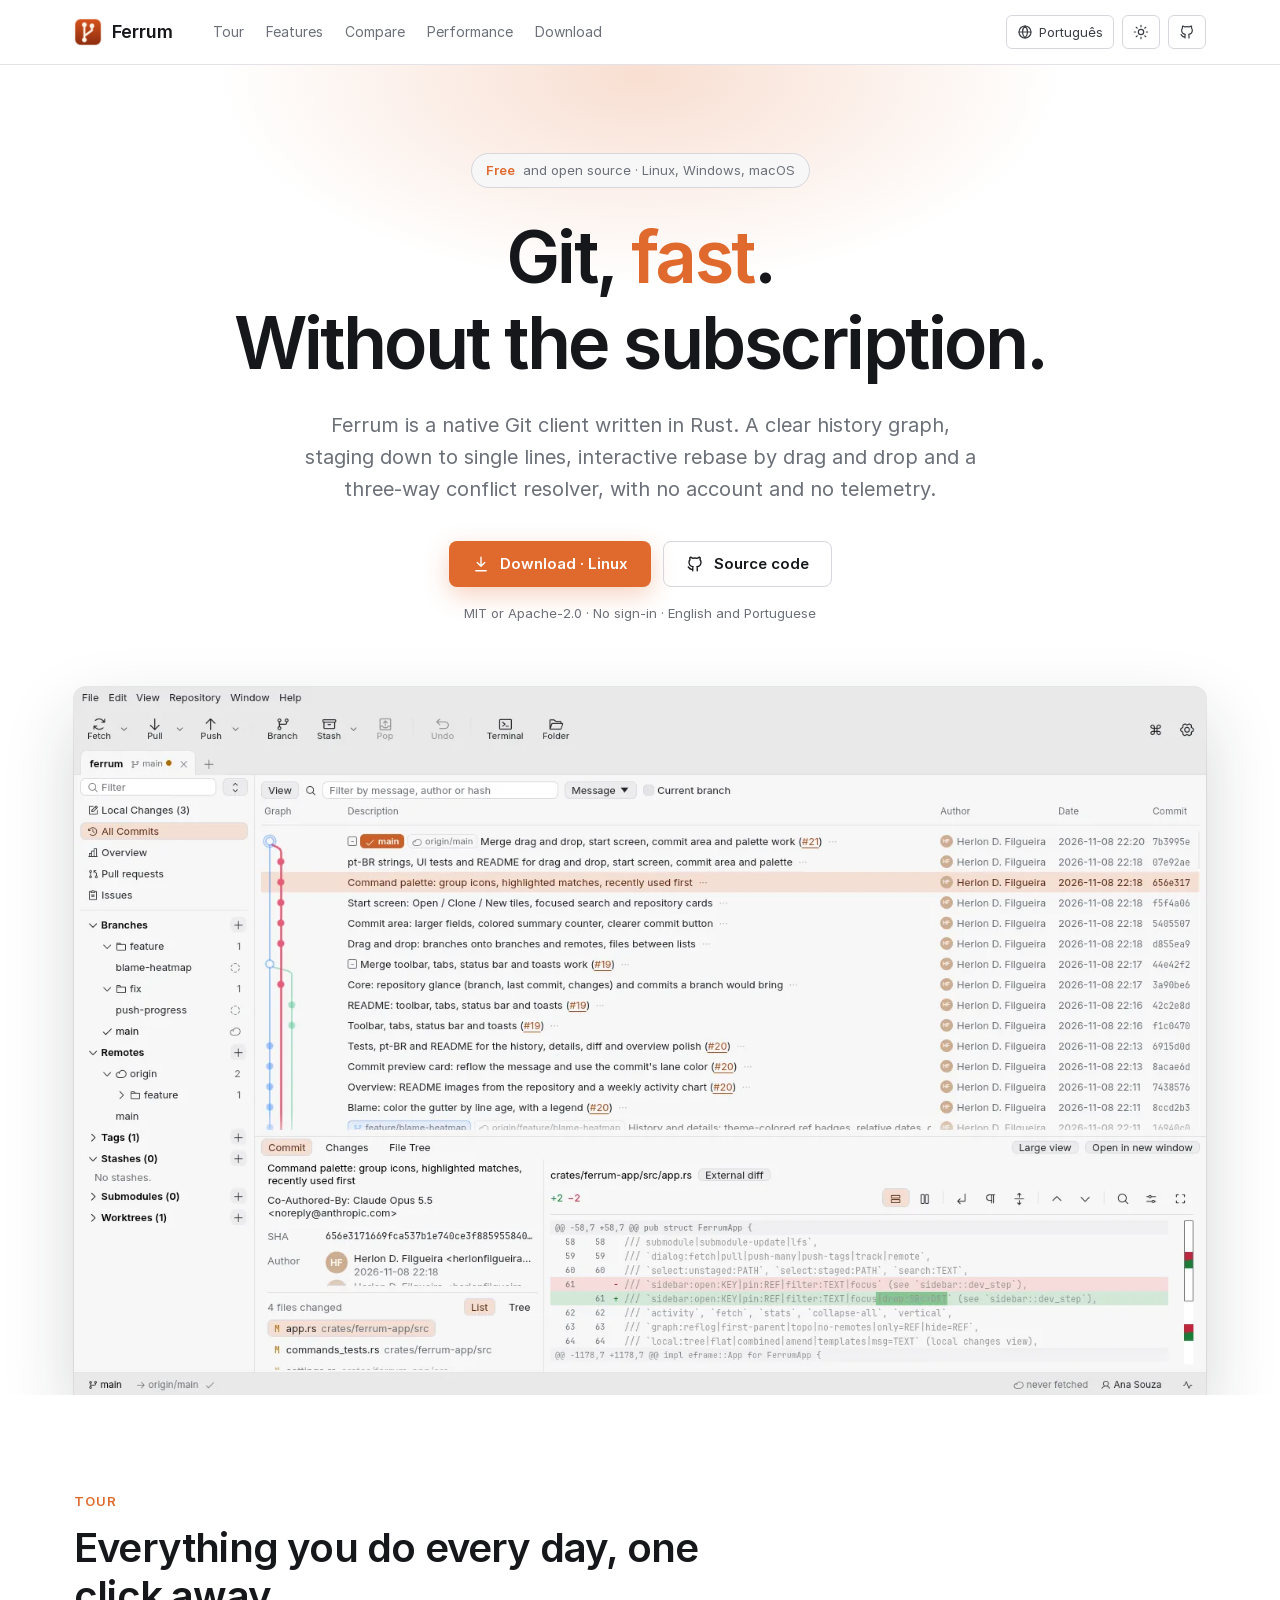
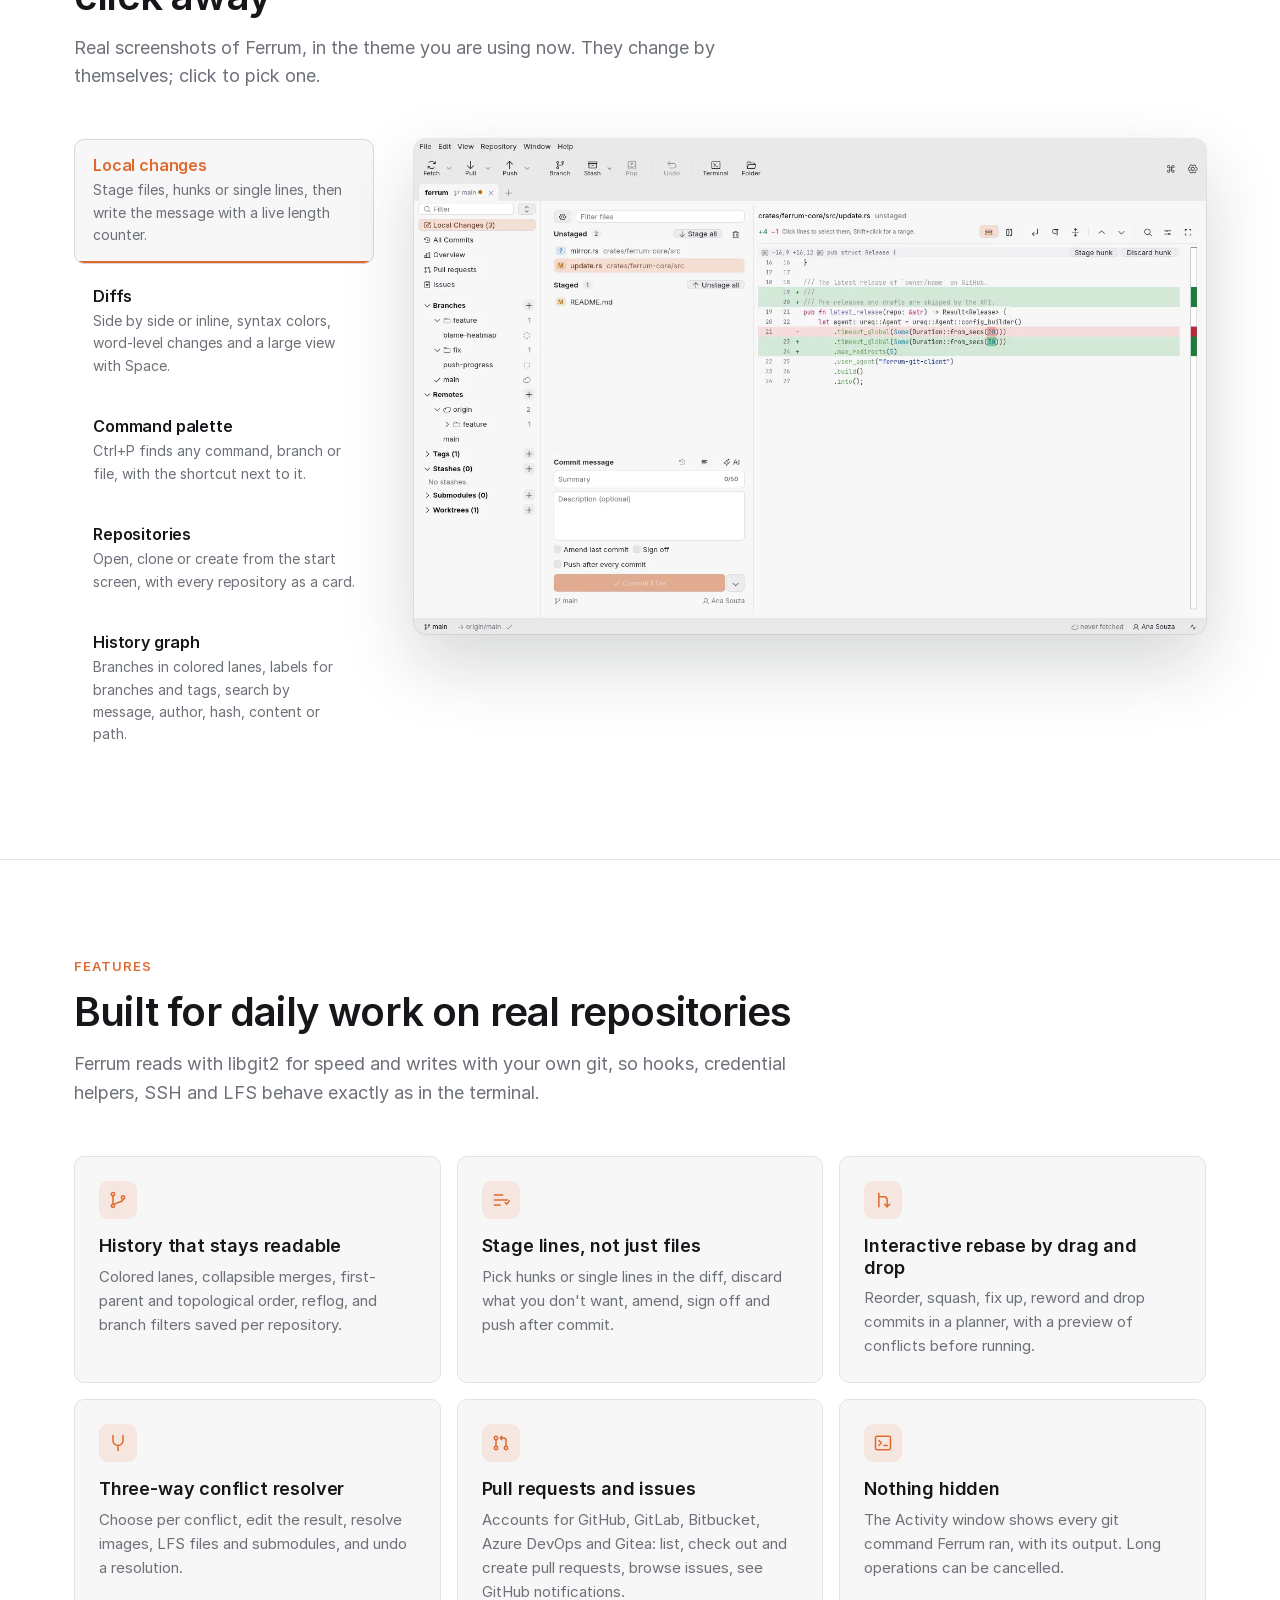
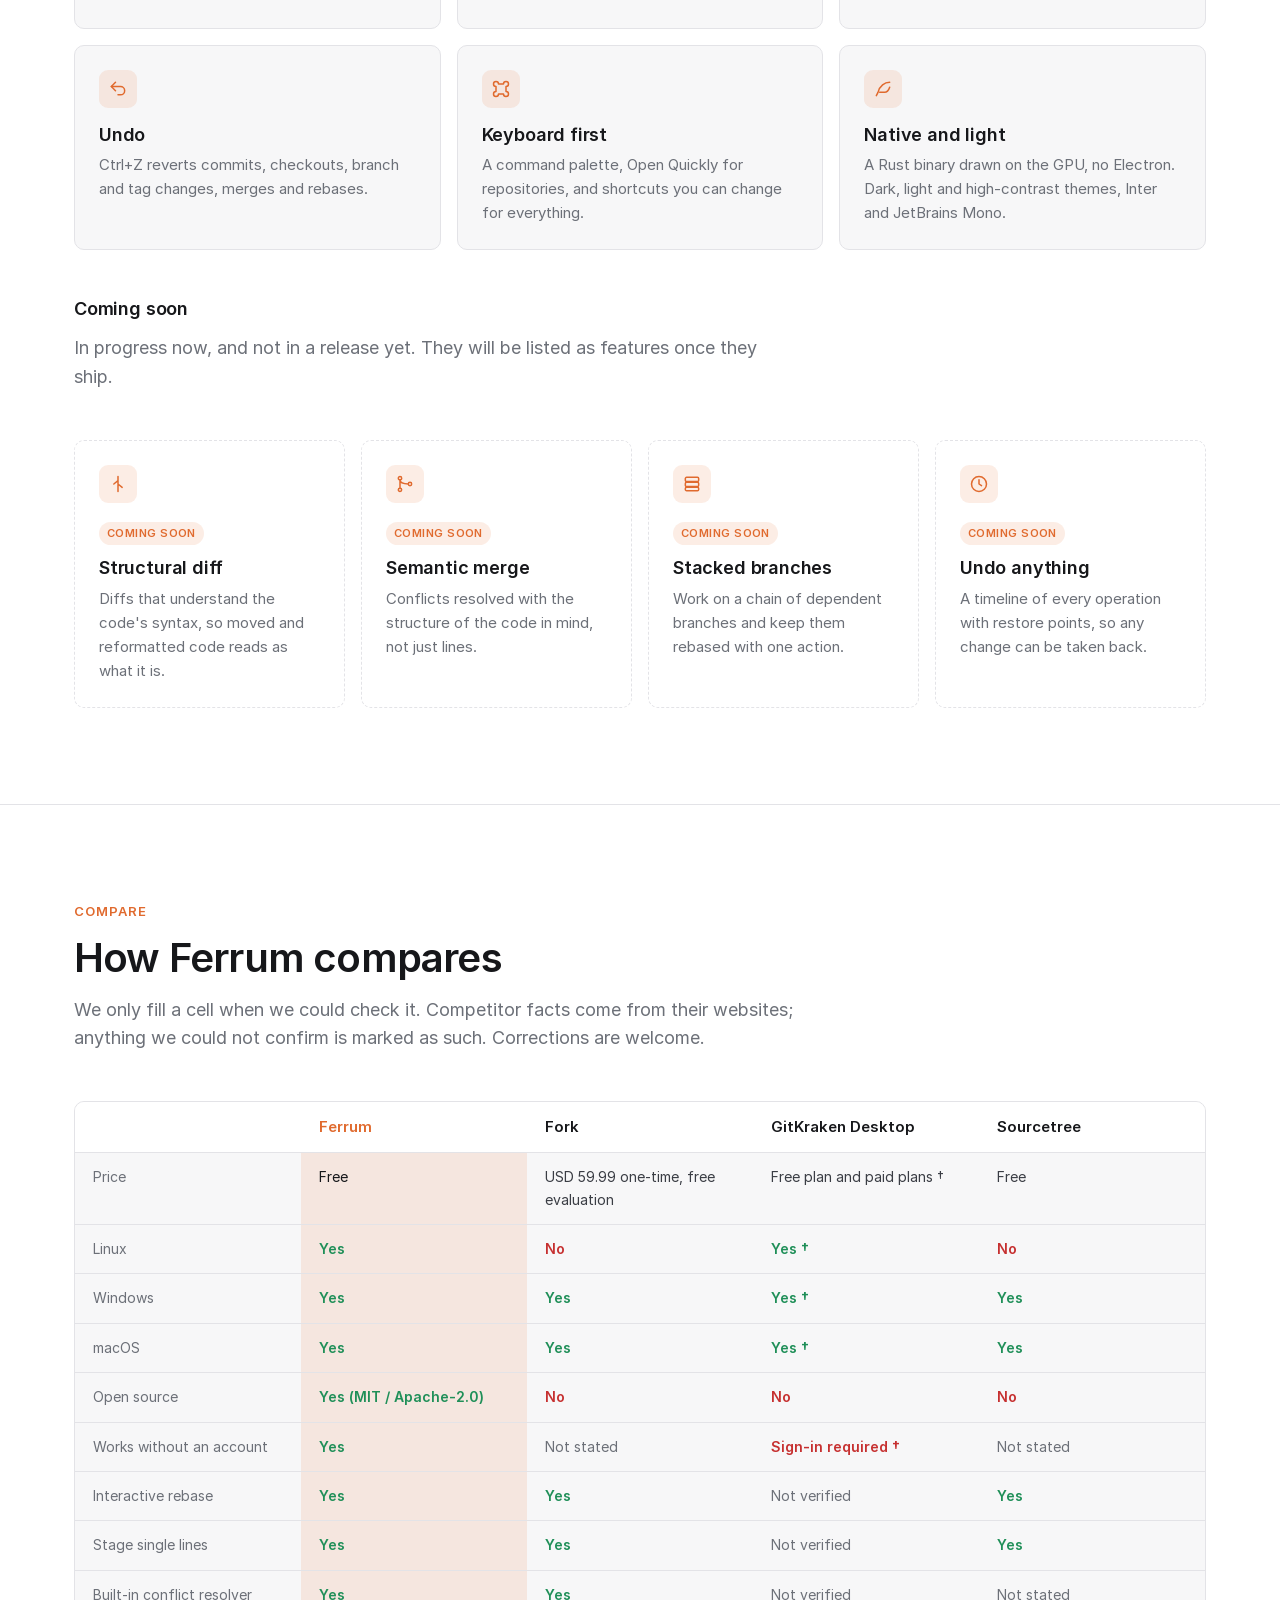
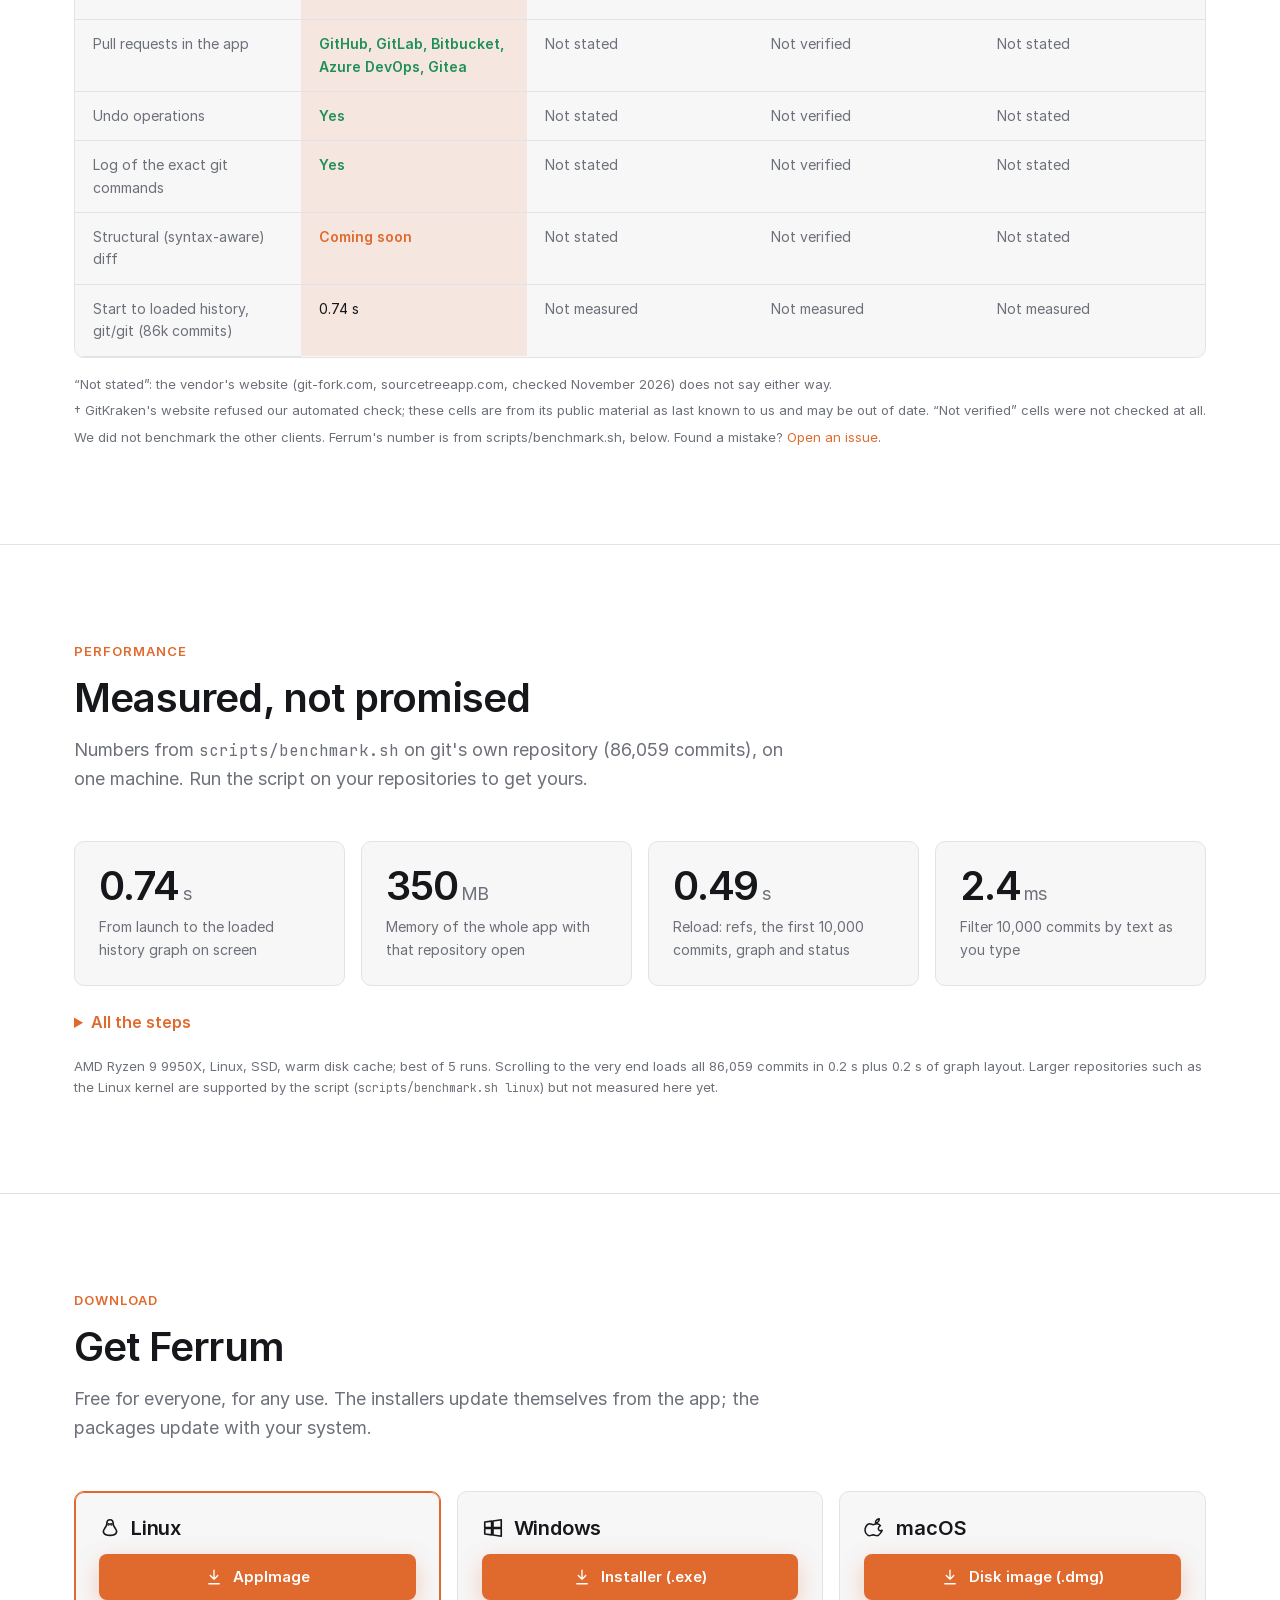
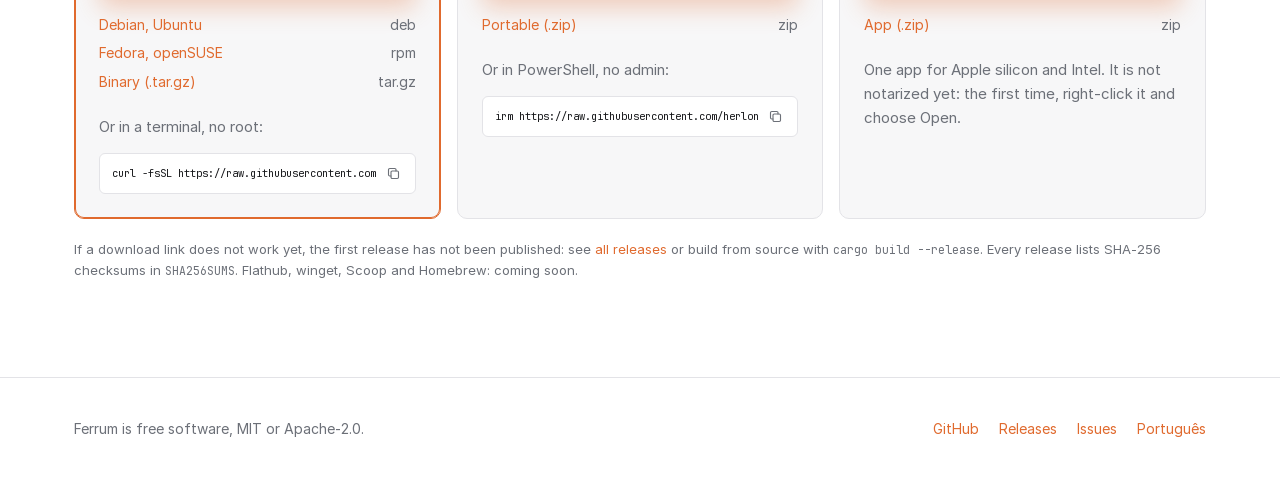
==== site/index.html @ 578c1cd5 "Website: English and pt-BR pages with real screenshots, comparison, benchmarks and downloads Static " ====
<!DOCTYPE html>
<html lang="en" data-theme="dark">
<head>
<meta charset="utf-8">
<meta name="viewport" content="width=device-width, initial-scale=1">
<title>Ferrum: a fast, free and open source Git client</title>
<meta name="description" content="Ferrum is a native Git client for Linux, Windows and macOS. History graph, line staging, interactive rebase, conflict resolution and pull requests, free and open source.">
<meta property="og:title" content="Ferrum: a fast, free and open source Git client">
<meta property="og:description" content="Ferrum is a native Git client for Linux, Windows and macOS. History graph, line staging, interactive rebase, conflict resolution and pull requests, free and open source.">
<meta property="og:image" content="https://herlondf.github.io/ferrum/assets/screenshots/history-en-dark.png">
<meta name="theme-color" content="#16171a">
<link rel="icon" type="image/png" href="assets/favicon.png">
<link rel="alternate" hreflang="en" href="https://herlondf.github.io/ferrum/">
<link rel="alternate" hreflang="pt-BR" href="https://herlondf.github.io/ferrum/pt-BR/">
<link rel="preload" href="assets/fonts/Inter-Regular.woff2" as="font" type="font/woff2" crossorigin>
<link rel="stylesheet" href="style.css">
<script>
  // Theme before first paint: ?theme=, the saved choice, else the system's.
  (function () {
    var q = location.search.match(/theme=(light|dark)/);
    var t = (q && q[1]) || localStorage.getItem("ferrum-theme") ||
      (matchMedia("(prefers-color-scheme: light)").matches ? "light" : "dark");
    document.documentElement.dataset.theme = t;
    // ?only=ID shows one section (for screenshots of the page).
    var only = location.search.match(/only=([a-z]+)/);
    if (only) document.write("<style>main>section:not(#" + only[1] + "){display:none}</style>");
  })();
</script>
</head>
<body>
<!-- Generated by site/build.py from site/template.html. Edit those, then run: python3 site/build.py -->

<header class="nav">
  <div class="wrap">
    <a class="brand" href="./"><img src="assets/ferrum-128.png" alt="" width="28" height="28">Ferrum</a>
    <nav class="nav-links">
      <a href="#tour">Tour</a>
      <a href="#features">Features</a>
      <a href="#compare">Compare</a>
      <a href="#performance">Performance</a>
      <a href="#download">Download</a>
    </nav>
    <div class="nav-tools">
      <a class="icon-btn" href="pt-BR/" hreflang="pt-BR" title="Ver em português"><svg viewBox="0 0 24 24" fill="none" stroke="currentColor" stroke-width="1.8" stroke-linecap="round" stroke-linejoin="round" aria-hidden="true"><circle cx="12" cy="12" r="9"/><path d="M3 12h18M12 3c2.5 2.6 3.8 5.6 3.8 9s-1.3 6.4-3.8 9c-2.5-2.6-3.8-5.6-3.8-9S9.5 5.6 12 3z"/></svg><span class="lang-label">Português</span></a>
      <button class="icon-btn" id="theme" type="button" title="Switch light / dark" aria-label="Switch light / dark"><span class="theme-moon"><svg viewBox="0 0 24 24" fill="none" stroke="currentColor" stroke-width="1.8" stroke-linecap="round" stroke-linejoin="round" aria-hidden="true"><path d="M20 14.5A8 8 0 0 1 9.5 4a8 8 0 1 0 10.5 10.5z"/></svg></span><span class="theme-sun"><svg viewBox="0 0 24 24" fill="none" stroke="currentColor" stroke-width="1.8" stroke-linecap="round" stroke-linejoin="round" aria-hidden="true"><circle cx="12" cy="12" r="4"/><path d="M12 2v2M12 20v2M4.9 4.9l1.4 1.4M17.7 17.7l1.4 1.4M2 12h2M20 12h2M4.9 19.1l1.4-1.4M17.7 6.3l1.4-1.4"/></svg></span></button>
      <a class="icon-btn" href="https://github.com/herlondf/ferrum" title="GitHub" aria-label="GitHub"><svg viewBox="0 0 24 24" fill="none" stroke="currentColor" stroke-width="1.8" stroke-linecap="round" stroke-linejoin="round" aria-hidden="true"><path d="M9 19c-4.3 1.4-4.3-2.5-6-3m12 5v-3.5c0-1 .1-1.4-.5-2 2.8-.3 5.5-1.4 5.5-6a4.6 4.6 0 0 0-1.3-3.2 4.2 4.2 0 0 0-.1-3.2s-1.1-.3-3.5 1.3a12.3 12.3 0 0 0-6.2 0C6.5 2.8 5.4 3.1 5.4 3.1a4.2 4.2 0 0 0-.1 3.2A4.6 4.6 0 0 0 4 9.5c0 4.6 2.7 5.7 5.5 6-.6.6-.6 1.2-.5 2V21"/></svg></a>
    </div>
  </div>
</header>

<main>
<section class="hero">
  <div class="wrap">
    <span class="badge"><b>Free</b> and open source · Linux, Windows, macOS</span>
    <h1>Git, <em>fast</em>.<br>Without the subscription.</h1>
    <p class="lead">Ferrum is a native Git client written in Rust. A clear history graph, staging down to single lines, interactive rebase by drag and drop and a three-way conflict resolver, with no account and no telemetry.</p>
    <div class="hero-actions">
      <a class="btn btn-primary" id="hero-download" href="#download"><svg viewBox="0 0 24 24" fill="none" stroke="currentColor" stroke-width="1.8" stroke-linecap="round" stroke-linejoin="round" aria-hidden="true"><path d="M12 3v12M7 10l5 5 5-5M5 21h14"/></svg><span>Download</span></a>
      <a class="btn btn-ghost" href="https://github.com/herlondf/ferrum"><svg viewBox="0 0 24 24" fill="none" stroke="currentColor" stroke-width="1.8" stroke-linecap="round" stroke-linejoin="round" aria-hidden="true"><path d="M9 19c-4.3 1.4-4.3-2.5-6-3m12 5v-3.5c0-1 .1-1.4-.5-2 2.8-.3 5.5-1.4 5.5-6a4.6 4.6 0 0 0-1.3-3.2 4.2 4.2 0 0 0-.1-3.2s-1.1-.3-3.5 1.3a12.3 12.3 0 0 0-6.2 0C6.5 2.8 5.4 3.1 5.4 3.1a4.2 4.2 0 0 0-.1 3.2A4.6 4.6 0 0 0 4 9.5c0 4.6 2.7 5.7 5.5 6-.6.6-.6 1.2-.5 2V21"/></svg>Source code</a>
    </div>
    <p class="hero-note">MIT or Apache-2.0 · No sign-in · English and Portuguese</p>
  </div>
  <div class="hero-shot">
    <img class="shot only-dark" src="assets/screenshots/history-en-dark.webp" width="1440" height="900" alt="Ferrum showing the history graph of a repository, with commit details and a diff">
    <img class="shot only-light" src="assets/screenshots/history-en-light.webp" width="1440" height="900" alt="Ferrum showing the history graph of a repository, with commit details and a diff" loading="lazy">
  </div>
</section>

<section class="section" id="tour">
  <div class="wrap">
    <div class="section-head">
      <div class="eyebrow">Tour</div>
      <h2>Everything you do every day, one click away</h2>
      <p>Real screenshots of Ferrum, in the theme you are using now. They change by themselves; click to pick one.</p>
    </div>
    <div class="tour" data-tour>
      <div class="tour-tabs" role="tablist">
        <button class="tour-tab" role="tab" aria-selected="true" data-tab="changes"><h3>Local changes</h3><p>Stage files, hunks or single lines, then write the message with a live length counter.</p><span class="bar"></span></button>
        <button class="tour-tab" role="tab" aria-selected="false" data-tab="diff"><h3>Diffs</h3><p>Side by side or inline, syntax colors, word-level changes and a large view with Space.</p><span class="bar"></span></button>
        <button class="tour-tab" role="tab" aria-selected="false" data-tab="palette"><h3>Command palette</h3><p>Ctrl+P finds any command, branch or file, with the shortcut next to it.</p><span class="bar"></span></button>
        <button class="tour-tab" role="tab" aria-selected="false" data-tab="start"><h3>Repositories</h3><p>Open, clone or create from the start screen, with every repository as a card.</p><span class="bar"></span></button>
        <button class="tour-tab" role="tab" aria-selected="false" data-tab="history"><h3>History graph</h3><p>Branches in colored lanes, labels for branches and tags, search by message, author, hash, content or path.</p><span class="bar"></span></button>
      </div>
      <div class="tour-view">
        <figure class="active" data-fig="changes"><img class="shot only-dark" src="assets/screenshots/changes-en-dark.webp" width="1440" height="900" alt="Local changes"><img class="shot only-light" src="assets/screenshots/changes-en-light.webp" width="1440" height="900" alt="Local changes" loading="lazy"></figure>
        <figure class="" data-fig="diff"><img class="shot only-dark" src="assets/screenshots/diff-en-dark.webp" width="1440" height="900" alt="Diffs" loading="lazy"><img class="shot only-light" src="assets/screenshots/diff-en-light.webp" width="1440" height="900" alt="Diffs" loading="lazy"></figure>
        <figure class="" data-fig="palette"><img class="shot only-dark" src="assets/screenshots/palette-en-dark.webp" width="1440" height="900" alt="Command palette" loading="lazy"><img class="shot only-light" src="assets/screenshots/palette-en-light.webp" width="1440" height="900" alt="Command palette" loading="lazy"></figure>
        <figure class="" data-fig="start"><img class="shot only-dark" src="assets/screenshots/start-en-dark.webp" width="1440" height="900" alt="Repositories" loading="lazy"><img class="shot only-light" src="assets/screenshots/start-en-light.webp" width="1440" height="900" alt="Repositories" loading="lazy"></figure>
        <figure class="" data-fig="history"><img class="shot only-dark" src="assets/screenshots/history-en-dark.webp" width="1440" height="900" alt="History graph" loading="lazy"><img class="shot only-light" src="assets/screenshots/history-en-light.webp" width="1440" height="900" alt="History graph" loading="lazy"></figure>
      </div>
    </div>
  </div>
</section>

<section class="section" id="features">
  <div class="wrap">
    <div class="section-head">
      <div class="eyebrow">Features</div>
      <h2>Built for daily work on real repositories</h2>
      <p>Ferrum reads with libgit2 for speed and writes with your own git, so hooks, credential helpers, SSH and LFS behave exactly as in the terminal.</p>
    </div>
    <div class="grid">
        <div class="card"><div class="ico"><svg viewBox="0 0 24 24" fill="none" stroke="currentColor" stroke-width="1.8" stroke-linecap="round" stroke-linejoin="round" aria-hidden="true"><circle cx="6" cy="5" r="2"/><circle cx="6" cy="19" r="2"/><circle cx="18" cy="9" r="2"/><path d="M6 7v10M18 11c0 4-6 3-11 6.5"/></svg></div><h3>History that stays readable</h3><p>Colored lanes, collapsible merges, first-parent and topological order, reflog, and branch filters saved per repository.</p></div>
        <div class="card"><div class="ico"><svg viewBox="0 0 24 24" fill="none" stroke="currentColor" stroke-width="1.8" stroke-linecap="round" stroke-linejoin="round" aria-hidden="true"><path d="M4 6h10M4 12h16M4 18h7"/><path d="M17 15l2 2 3-4"/></svg></div><h3>Stage lines, not just files</h3><p>Pick hunks or single lines in the diff, discard what you don't want, amend, sign off and push after commit.</p></div>
        <div class="card"><div class="ico"><svg viewBox="0 0 24 24" fill="none" stroke="currentColor" stroke-width="1.8" stroke-linecap="round" stroke-linejoin="round" aria-hidden="true"><path d="M7 4v16M7 8h6a4 4 0 0 1 4 4v8"/><path d="M14 17l3 3 3-3"/></svg></div><h3>Interactive rebase by drag and drop</h3><p>Reorder, squash, fix up, reword and drop commits in a planner, with a preview of conflicts before running.</p></div>
        <div class="card"><div class="ico"><svg viewBox="0 0 24 24" fill="none" stroke="currentColor" stroke-width="1.8" stroke-linecap="round" stroke-linejoin="round" aria-hidden="true"><path d="M6 3v6a6 6 0 0 0 6 6 6 6 0 0 0 6-6V3"/><path d="M12 15v6"/></svg></div><h3>Three-way conflict resolver</h3><p>Choose per conflict, edit the result, resolve images, LFS files and submodules, and undo a resolution.</p></div>
        <div class="card"><div class="ico"><svg viewBox="0 0 24 24" fill="none" stroke="currentColor" stroke-width="1.8" stroke-linecap="round" stroke-linejoin="round" aria-hidden="true"><circle cx="6" cy="6" r="2"/><circle cx="6" cy="18" r="2"/><circle cx="18" cy="18" r="2"/><path d="M6 8v8M18 16V9a3 3 0 0 0-3-3h-4M13 4l-2 2 2 2"/></svg></div><h3>Pull requests and issues</h3><p>Accounts for GitHub, GitLab, Bitbucket, Azure DevOps and Gitea: list, check out and create pull requests, browse issues, see GitHub notifications.</p></div>
        <div class="card"><div class="ico"><svg viewBox="0 0 24 24" fill="none" stroke="currentColor" stroke-width="1.8" stroke-linecap="round" stroke-linejoin="round" aria-hidden="true"><rect x="3" y="4" width="18" height="16" rx="2"/><path d="M7 9l3 3-3 3M13 15h4"/></svg></div><h3>Nothing hidden</h3><p>The Activity window shows every git command Ferrum ran, with its output. Long operations can be cancelled.</p></div>
        <div class="card"><div class="ico"><svg viewBox="0 0 24 24" fill="none" stroke="currentColor" stroke-width="1.8" stroke-linecap="round" stroke-linejoin="round" aria-hidden="true"><path d="M9 14L4 9l5-5"/><path d="M4 9h11a5 5 0 0 1 0 10h-3"/></svg></div><h3>Undo</h3><p>Ctrl+Z reverts commits, checkouts, branch and tag changes, merges and rebases.</p></div>
        <div class="card"><div class="ico"><svg viewBox="0 0 24 24" fill="none" stroke="currentColor" stroke-width="1.8" stroke-linecap="round" stroke-linejoin="round" aria-hidden="true"><path d="M9 6h6M9 6a3 3 0 1 0-3 3h0v6a3 3 0 1 0 3 3h6a3 3 0 1 0 3-3V9a3 3 0 1 0-3-3"/></svg></div><h3>Keyboard first</h3><p>A command palette, Open Quickly for repositories, and shortcuts you can change for everything.</p></div>
        <div class="card"><div class="ico"><svg viewBox="0 0 24 24" fill="none" stroke="currentColor" stroke-width="1.8" stroke-linecap="round" stroke-linejoin="round" aria-hidden="true"><path d="M20 4c-6 0-12 4-14 12l-2 4M8 16h6c3 0 5-3 6-6"/></svg></div><h3>Native and light</h3><p>A Rust binary drawn on the GPU, no Electron. Dark, light and high-contrast themes, Inter and JetBrains Mono.</p></div>
    </div>
    <div class="soon">
      <div class="section-head">
        <h3>Coming soon</h3>
        <p>In progress now, and not in a release yet. They will be listed as features once they ship.</p>
      </div>
      <div class="grid">
        <div class="card"><div class="ico"><svg viewBox="0 0 24 24" fill="none" stroke="currentColor" stroke-width="1.8" stroke-linecap="round" stroke-linejoin="round" aria-hidden="true"><path d="M12 3v18M12 8l-5 4M12 12l5 4"/></svg></div><span class="pill">Coming soon</span><h3>Structural diff</h3><p>Diffs that understand the code's syntax, so moved and reformatted code reads as what it is.</p></div>
        <div class="card"><div class="ico"><svg viewBox="0 0 24 24" fill="none" stroke="currentColor" stroke-width="1.8" stroke-linecap="round" stroke-linejoin="round" aria-hidden="true"><circle cx="6" cy="5" r="2"/><circle cx="6" cy="19" r="2"/><circle cx="18" cy="12" r="2"/><path d="M6 7v10M6 7c0 4 5 5 10 5"/></svg></div><span class="pill">Coming soon</span><h3>Semantic merge</h3><p>Conflicts resolved with the structure of the code in mind, not just lines.</p></div>
        <div class="card"><div class="ico"><svg viewBox="0 0 24 24" fill="none" stroke="currentColor" stroke-width="1.8" stroke-linecap="round" stroke-linejoin="round" aria-hidden="true"><rect x="4" y="4" width="16" height="5" rx="1.5"/><rect x="4" y="10" width="16" height="5" rx="1.5"/><rect x="4" y="16" width="16" height="4" rx="1.5"/></svg></div><span class="pill">Coming soon</span><h3>Stacked branches</h3><p>Work on a chain of dependent branches and keep them rebased with one action.</p></div>
        <div class="card"><div class="ico"><svg viewBox="0 0 24 24" fill="none" stroke="currentColor" stroke-width="1.8" stroke-linecap="round" stroke-linejoin="round" aria-hidden="true"><circle cx="12" cy="12" r="9"/><path d="M12 7v5l3 2"/></svg></div><span class="pill">Coming soon</span><h3>Undo anything</h3><p>A timeline of every operation with restore points, so any change can be taken back.</p></div>
      </div>
    </div>
  </div>
</section>

<section class="section" id="compare">
  <div class="wrap">
    <div class="section-head">
      <div class="eyebrow">Compare</div>
      <h2>How Ferrum compares</h2>
      <p>We only fill a cell when we could check it. Competitor facts come from their websites; anything we could not confirm is marked as such. Corrections are welcome.</p>
    </div>
    <div class="table-wrap">
      <table>
        <thead><tr><th></th><th class="us">Ferrum</th><th>Fork</th><th>GitKraken Desktop</th><th>Sourcetree</th></tr></thead>
        <tbody>
          <tr><th scope="row">Price</th><td class="us">Free</td><td>USD 59.99 one-time, free evaluation</td><td>Free plan and paid plans †</td><td>Free</td></tr>
          <tr><th scope="row">Linux</th><td class="y us">Yes</td><td class="n">No</td><td class="y">Yes †</td><td class="n">No</td></tr>
          <tr><th scope="row">Windows</th><td class="y us">Yes</td><td class="y">Yes</td><td class="y">Yes †</td><td class="y">Yes</td></tr>
          <tr><th scope="row">macOS</th><td class="y us">Yes</td><td class="y">Yes</td><td class="y">Yes †</td><td class="y">Yes</td></tr>
          <tr><th scope="row">Open source</th><td class="y us">Yes (MIT / Apache-2.0)</td><td class="n">No</td><td class="n">No</td><td class="n">No</td></tr>
          <tr><th scope="row">Works without an account</th><td class="y us">Yes</td><td class="q">Not stated</td><td class="n">Sign-in required †</td><td class="q">Not stated</td></tr>
          <tr><th scope="row">Interactive rebase</th><td class="y us">Yes</td><td class="y">Yes</td><td class="q">Not verified</td><td class="y">Yes</td></tr>
          <tr><th scope="row">Stage single lines</th><td class="y us">Yes</td><td class="y">Yes</td><td class="q">Not verified</td><td class="y">Yes</td></tr>
          <tr><th scope="row">Built-in conflict resolver</th><td class="y us">Yes</td><td class="y">Yes</td><td class="q">Not verified</td><td class="q">Not stated</td></tr>
          <tr><th scope="row">Pull requests in the app</th><td class="y us">GitHub, GitLab, Bitbucket, Azure DevOps, Gitea</td><td class="q">Not stated</td><td class="q">Not verified</td><td class="q">Not stated</td></tr>
          <tr><th scope="row">Undo operations</th><td class="y us">Yes</td><td class="q">Not stated</td><td class="q">Not verified</td><td class="q">Not stated</td></tr>
          <tr><th scope="row">Log of the exact git commands</th><td class="y us">Yes</td><td class="q">Not stated</td><td class="q">Not verified</td><td class="q">Not stated</td></tr>
          <tr><th scope="row">Structural (syntax-aware) diff</th><td class="s us">Coming soon</td><td class="q">Not stated</td><td class="q">Not verified</td><td class="q">Not stated</td></tr>
          <tr><th scope="row">Start to loaded history, git/git (86k commits)</th><td class="us">0.74 s</td><td class="q">Not measured</td><td class="q">Not measured</td><td class="q">Not measured</td></tr>
        </tbody>
      </table>
    </div>
    <div class="footnotes">
      <p>“Not stated”: the vendor's website (git-fork.com, sourcetreeapp.com, checked November 2026) does not say either way.</p>
      <p>† GitKraken's website refused our automated check; these cells are from its public material as last known to us and may be out of date. “Not verified” cells were not checked at all.</p>
      <p>We did not benchmark the other clients. Ferrum's number is from scripts/benchmark.sh, below. Found a mistake? <a href="https://github.com/herlondf/ferrum/issues">Open an issue</a>.</p>
    </div>
  </div>
</section>

<section class="section" id="performance">
  <div class="wrap">
    <div class="section-head">
      <div class="eyebrow">Performance</div>
      <h2>Measured, not promised</h2>
      <p>Numbers from <code>scripts/benchmark.sh</code> on git's own repository (86,059 commits), on one machine. Run the script on your repositories to get yours.</p>
    </div>
    <div class="perf">
      <div class="stat"><div class="num">0.74<small>s</small></div><p>From launch to the loaded history graph on screen</p></div>
      <div class="stat"><div class="num">350<small>MB</small></div><p>Memory of the whole app with that repository open</p></div>
      <div class="stat"><div class="num">0.49<small>s</small></div><p>Reload: refs, the first 10,000 commits, graph and status</p></div>
      <div class="stat"><div class="num">2.4<small>ms</small></div><p>Filter 10,000 commits by text as you type</p></div>
    </div>
    <details class="perf-details">
      <summary>All the steps</summary>
      <pre>git/git at fb255012ac: 86,059 commits, 1,022 refs, 4,864 files
Linux x86_64, AMD Ryzen 9 9950X, 60 GB RAM, SSD, warm disk cache
`ferrum --benchmark` (best of 5)

step                       best    average  loaded
open                     0.2 ms     0.2 ms
branches                 0.5 ms     0.5 ms  9
tags                     9.4 ms     9.7 ms  1011
commits                461.2 ms   533.2 ms  10000
graph layout            12.7 ms    17.9 ms  196 lanes
status                   6.5 ms     7.6 ms  0 staged, 0 unstaged
all commits            199.2 ms   238.7 ms  86059
all graph layout       199.3 ms   229.8 ms  282 lanes
path search           5000.7 ms  5237.9 ms  641
full reload (app)      492.5 ms   517.1 ms
text search (page)       2.4 ms     2.6 ms  1588

GUI start to loaded history on screen (median of 5): 0.74 s, 350 MB max RSS</pre>
    </details>
    <p class="dl-note">AMD Ryzen 9 9950X, Linux, SSD, warm disk cache; best of 5 runs. Scrolling to the very end loads all 86,059 commits in 0.2 s plus 0.2 s of graph layout. Larger repositories such as the Linux kernel are supported by the script (<code>scripts/benchmark.sh linux</code>) but not measured here yet.</p>
  </div>
</section>

<section class="section" id="download">
  <div class="wrap">
    <div class="section-head">
      <div class="eyebrow">Download</div>
      <h2>Get Ferrum</h2>
      <p>Free for everyone, for any use. The installers update themselves from the app; the packages update with your system.</p>
    </div>
    <div class="downloads">
      <div class="card dl" data-os="linux"><h3><svg viewBox="0 0 24 24" fill="none" stroke="currentColor" stroke-width="1.8" stroke-linecap="round" stroke-linejoin="round" aria-hidden="true"><path d="M12 3c-2.5 0-3.5 2-3.5 4.5 0 2-1 3-2 4.5S4 15 5 17s4 3 7 3 6-1 7-3-.5-3.5-1.5-5-2-2.5-2-4.5C15.5 5 14.5 3 12 3z"/><circle cx="10.5" cy="8" r=".6"/><circle cx="13.5" cy="8" r=".6"/></svg>Linux</h3><a class="btn btn-primary" href="https://github.com/herlondf/ferrum/releases/latest/download/ferrum-linux-x86_64.AppImage"><svg viewBox="0 0 24 24" fill="none" stroke="currentColor" stroke-width="1.8" stroke-linecap="round" stroke-linejoin="round" aria-hidden="true"><path d="M12 3v12M7 10l5 5 5-5M5 21h14"/></svg>AppImage</a><ul><li><a href="https://github.com/herlondf/ferrum/releases/latest/download/ferrum-linux-x86_64.deb">Debian, Ubuntu</a><span>deb</span></li><li><a href="https://github.com/herlondf/ferrum/releases/latest/download/ferrum-linux-x86_64.rpm">Fedora, openSUSE</a><span>rpm</span></li><li><a href="https://github.com/herlondf/ferrum/releases/latest/download/ferrum-linux-x86_64.tar.gz">Binary (.tar.gz)</a><span>tar.gz</span></li></ul><p class="muted">Or in a terminal, no root:</p><div class="cmd"><code>curl -fsSL https://raw.githubusercontent.com/herlondf/ferrum/main/get.sh | sh</code><button type="button" data-copy title="Copy" aria-label="Copy"><svg viewBox="0 0 24 24" fill="none" stroke="currentColor" stroke-width="1.8" stroke-linecap="round" stroke-linejoin="round" aria-hidden="true"><rect x="8" y="8" width="12" height="12" rx="2"/><path d="M16 8V6a2 2 0 0 0-2-2H6a2 2 0 0 0-2 2v8a2 2 0 0 0 2 2h2"/></svg></button></div></div>
      <div class="card dl" data-os="windows"><h3><svg viewBox="0 0 24 24" fill="none" stroke="currentColor" stroke-width="1.8" stroke-linecap="round" stroke-linejoin="round" aria-hidden="true"><path d="M3 5.5l7.5-1v7H3zM12 4.3L21 3v8.5h-9zM3 12.5h7.5v7L3 18.5zM12 12.5h9V21l-9-1.3z"/></svg>Windows</h3><a class="btn btn-primary" href="https://github.com/herlondf/ferrum/releases/latest/download/ferrum-windows-x86_64-setup.exe"><svg viewBox="0 0 24 24" fill="none" stroke="currentColor" stroke-width="1.8" stroke-linecap="round" stroke-linejoin="round" aria-hidden="true"><path d="M12 3v12M7 10l5 5 5-5M5 21h14"/></svg>Installer (.exe)</a><ul><li><a href="https://github.com/herlondf/ferrum/releases/latest/download/ferrum-windows-x86_64.zip">Portable (.zip)</a><span>zip</span></li></ul><p class="muted">Or in PowerShell, no admin:</p><div class="cmd"><code>irm https://raw.githubusercontent.com/herlondf/ferrum/main/get.ps1 | iex</code><button type="button" data-copy title="Copy" aria-label="Copy"><svg viewBox="0 0 24 24" fill="none" stroke="currentColor" stroke-width="1.8" stroke-linecap="round" stroke-linejoin="round" aria-hidden="true"><rect x="8" y="8" width="12" height="12" rx="2"/><path d="M16 8V6a2 2 0 0 0-2-2H6a2 2 0 0 0-2 2v8a2 2 0 0 0 2 2h2"/></svg></button></div></div>
      <div class="card dl" data-os="macos"><h3><svg viewBox="0 0 24 24" fill="none" stroke="currentColor" stroke-width="1.8" stroke-linecap="round" stroke-linejoin="round" aria-hidden="true"><path d="M16.5 3c-1.2.1-2.6.9-3.3 1.9-.7.8-1.2 2-1 3.2 1.3.1 2.6-.7 3.3-1.6.7-.9 1.2-2.1 1-3.5zM20 16.8c-.6 1.3-.9 1.9-1.7 3-1.1 1.6-2.6 3.5-4.5 3.5-1.7 0-2.1-1.1-4.4-1.1s-2.8 1.1-4.5 1.1c-1.9 0-3.3-1.8-4.4-3.4C-1.6 15.4 1.3 9 5.2 9c1.7 0 2.8 1.1 4.2 1.1 1.4 0 2.2-1.1 4.3-1.1 1.5 0 3.1.8 4.3 2.3-3.8 2.1-3.2 7.5 2 5.5z" transform="scale(.92) translate(1.5 -1)"/></svg>macOS</h3><a class="btn btn-primary" href="https://github.com/herlondf/ferrum/releases/latest/download/ferrum-macos-universal.dmg"><svg viewBox="0 0 24 24" fill="none" stroke="currentColor" stroke-width="1.8" stroke-linecap="round" stroke-linejoin="round" aria-hidden="true"><path d="M12 3v12M7 10l5 5 5-5M5 21h14"/></svg>Disk image (.dmg)</a><ul><li><a href="https://github.com/herlondf/ferrum/releases/latest/download/ferrum-macos-universal.zip">App (.zip)</a><span>zip</span></li></ul><p class="muted">One app for Apple silicon and Intel. It is not notarized yet: the first time, right-click it and choose Open.</p></div>
    </div>
    <p class="dl-note">If a download link does not work yet, the first release has not been published: see <a href="https://github.com/herlondf/ferrum/releases">all releases</a> or build from source with <code>cargo build --release</code>. Every release lists SHA-256 checksums in <code>SHA256SUMS</code>. Flathub, winget, Scoop and Homebrew: coming soon.</p>
  </div>
</section>
</main>

<footer>
  <div class="wrap">
    <span>Ferrum is free software, MIT or Apache-2.0.</span>
    <div class="links">
      <a href="https://github.com/herlondf/ferrum">GitHub</a>
      <a href="https://github.com/herlondf/ferrum/releases">Releases</a>
      <a href="https://github.com/herlondf/ferrum/issues">Issues</a>
      <a href="pt-BR/" hreflang="pt-BR">Português</a>
    </div>
  </div>
</footer>

<script src="site.js" defer></script>
</body>
</html>
---- site/style.css ----
/* Ferrum website. Colors and type follow the app (crates/ferrum-app/src/theme.rs). */

@font-face {
  font-family: "Inter";
  font-weight: 400;
  font-display: swap;
  src: url("assets/fonts/Inter-Regular.woff2") format("woff2");
}
@font-face {
  font-family: "Inter";
  font-weight: 600;
  font-display: swap;
  src: url("assets/fonts/Inter-SemiBold.woff2") format("woff2");
}
@font-face {
  font-family: "JetBrains Mono";
  font-weight: 400;
  font-display: swap;
  src: url("assets/fonts/JetBrainsMono-Regular.woff2") format("woff2");
}

:root {
  --accent: #e06a2e;
  --accent-strong: #c9561c;
  --accent-soft: rgba(224, 106, 46, 0.14);
  --on-accent: #fff;
  --bg: #16171a;
  --panel: #1e1f23;
  --card: #26272c;
  --line: #2e3035;
  --border: #3a3c43;
  --text: #dadce0;
  --strong: #f4f5f7;
  --weak: #8c9098;
  --good: #4cc38a;
  --bad: #f06a60;
  --shadow: 0 30px 80px rgba(0, 0, 0, 0.55), 0 0 0 1px rgba(255, 255, 255, 0.06);
  --radius: 10px;
  --radius-s: 6px;
  color-scheme: dark;
}
:root[data-theme="light"] {
  --accent-strong: #b84f17;
  --accent-soft: rgba(224, 106, 46, 0.12);
  --bg: #ffffff;
  --panel: #f7f7f8;
  --card: #ffffff;
  --line: #e3e3e7;
  --border: #d6d6dc;
  --text: #3a3d44;
  --strong: #16171a;
  --weak: #6c7078;
  --good: #1f8f58;
  --bad: #c63030;
  --shadow: 0 30px 70px rgba(30, 32, 40, 0.18), 0 0 0 1px rgba(20, 20, 30, 0.08);
  color-scheme: light;
}

* { box-sizing: border-box; }
html { scroll-behavior: smooth; }
body {
  margin: 0;
  font: 16px/1.6 "Inter", system-ui, -apple-system, "Segoe UI", sans-serif;
  background: var(--bg);
  color: var(--text);
  -webkit-font-smoothing: antialiased;
}
a { color: var(--accent); text-decoration: none; }
a:hover { text-decoration: underline; }
h1, h2, h3 { color: var(--strong); font-weight: 600; line-height: 1.2; margin: 0; letter-spacing: -0.02em; }
h2 { font-size: clamp(28px, 4vw, 40px); }
h3 { font-size: 18px; letter-spacing: -0.01em; }
p { margin: 0; }
code, kbd, pre { font-family: "JetBrains Mono", ui-monospace, monospace; font-size: 0.88em; }
.wrap { max-width: 1180px; margin: 0 auto; padding: 0 24px; }
.muted { color: var(--weak); }
.eyebrow {
  color: var(--accent); font-weight: 600; font-size: 13px;
  text-transform: uppercase; letter-spacing: 0.08em; margin-bottom: 12px;
}
.section { padding: 96px 0; }
.section + .section { border-top: 1px solid var(--line); }
.section-head { max-width: 720px; margin-bottom: 48px; }
.section-head p { margin-top: 14px; font-size: 18px; color: var(--weak); }

/* Navigation */
.nav {
  position: sticky; top: 0; z-index: 10;
  background: color-mix(in srgb, var(--bg) 82%, transparent);
  backdrop-filter: saturate(1.4) blur(14px);
  border-bottom: 1px solid var(--line);
}
.nav .wrap { display: flex; align-items: center; gap: 28px; height: 64px; }
.brand { display: flex; align-items: center; gap: 10px; color: var(--strong); font-weight: 600; font-size: 18px; }
.brand:hover { text-decoration: none; }
.brand img { width: 28px; height: 28px; }
.nav-links { display: flex; gap: 22px; margin-left: 12px; }
.nav-links a { color: var(--weak); font-size: 14px; }
.nav-links a:hover { color: var(--strong); text-decoration: none; }
.nav-tools { margin-left: auto; display: flex; align-items: center; gap: 8px; }
.icon-btn {
  display: inline-flex; align-items: center; justify-content: center; gap: 6px;
  height: 34px; min-width: 34px; padding: 0 10px; border-radius: var(--radius-s);
  border: 1px solid var(--border); background: transparent; color: var(--text);
  font: inherit; font-size: 13px; cursor: pointer;
}
.icon-btn:hover { background: var(--card); color: var(--strong); text-decoration: none; }
.icon-btn svg { width: 16px; height: 16px; }
.theme-sun { display: none; }
.theme-moon, :root[data-theme="light"] .theme-sun { display: inline-flex; }
:root[data-theme="light"] .theme-moon { display: none; }

/* Buttons */
.btn {
  display: inline-flex; align-items: center; gap: 10px;
  height: 46px; padding: 0 22px; border-radius: 8px;
  font-weight: 600; font-size: 15px; border: 1px solid transparent; cursor: pointer;
}
.btn:hover { text-decoration: none; }
.btn svg { width: 18px; height: 18px; }
.btn-primary { background: var(--accent); color: var(--on-accent); box-shadow: 0 8px 24px rgba(224, 106, 46, 0.3); }
.btn-primary:hover { background: var(--accent-strong); }
.btn-ghost { border-color: var(--border); color: var(--strong); }
.btn-ghost:hover { background: var(--card); }

/* Hero */
.hero { padding: 88px 0 0; text-align: center; overflow: hidden; position: relative; }
.hero::before {
  content: ""; position: absolute; inset: -200px 0 auto; height: 700px; z-index: -1;
  background: radial-gradient(600px 300px at 50% 30%, rgba(224, 106, 46, 0.22), transparent 70%);
}
.badge {
  display: inline-flex; align-items: center; gap: 8px; padding: 6px 14px; border-radius: 999px;
  border: 1px solid var(--border); background: var(--panel); font-size: 13px; color: var(--weak);
}
.badge b { color: var(--accent); font-weight: 600; }
.hero h1 { font-size: clamp(40px, 6.4vw, 72px); letter-spacing: -0.035em; margin: 26px auto 0; max-width: 900px; }
.hero h1 em { font-style: normal; color: var(--accent); }
.hero .lead { font-size: clamp(17px, 2vw, 20px); color: var(--weak); max-width: 680px; margin: 22px auto 0; }
.hero-actions { display: flex; gap: 12px; justify-content: center; flex-wrap: wrap; margin-top: 36px; }
.hero-note { margin-top: 16px; font-size: 13px; color: var(--weak); }
.hero-shot { margin: 64px auto 0; max-width: 1180px; padding: 0 24px; }

.shot {
  display: block; width: 100%; height: auto; border-radius: 12px; box-shadow: var(--shadow);
  background: var(--panel); aspect-ratio: 1440 / 900;
}
.hero-shot .shot { border-bottom-left-radius: 0; border-bottom-right-radius: 0; }
/* Dark/light screenshots follow the page theme. */
.only-light { display: none; }
:root[data-theme="light"] .only-light { display: block; }
:root[data-theme="light"] .only-dark { display: none; }

/* Tour */
.tour { display: grid; grid-template-columns: 300px 1fr; gap: 40px; align-items: start; }
.tour-tabs { display: flex; flex-direction: column; gap: 6px; }
.tour-tab {
  text-align: left; padding: 16px 18px; border-radius: var(--radius); border: 1px solid transparent;
  background: transparent; color: var(--text); font: inherit; cursor: pointer; position: relative; overflow: hidden;
}
.tour-tab h3 { font-size: 16px; }
.tour-tab p { color: var(--weak); font-size: 14px; margin-top: 4px; }
.tour-tab:hover { background: var(--panel); }
.tour-tab[aria-selected="true"] { background: var(--panel); border-color: var(--border); }
.tour-tab[aria-selected="true"] h3 { color: var(--accent); }
.tour-tab .bar { position: absolute; left: 0; bottom: 0; height: 2px; width: 0; background: var(--accent); }
.tour-tab[aria-selected="true"] .bar { animation: fill var(--tour-ms, 6000ms) linear forwards; }
.tour.paused .tour-tab .bar { animation-play-state: paused; }
@keyframes fill { to { width: 100%; } }
.tour-view { position: relative; }
.tour-view figure { margin: 0; display: none; }
.tour-view figure.active { display: block; animation: fade 0.35s ease; }
@keyframes fade { from { opacity: 0; transform: translateY(6px); } to { opacity: 1; transform: none; } }

/* Features */
.grid { display: grid; grid-template-columns: repeat(3, 1fr); gap: 16px; }
.card {
  background: var(--panel); border: 1px solid var(--line); border-radius: var(--radius); padding: 24px;
}
.card .ico {
  width: 38px; height: 38px; border-radius: 9px; display: grid; place-items: center;
  background: var(--accent-soft); color: var(--accent); margin-bottom: 16px;
}
.card .ico svg { width: 20px; height: 20px; }
.card p { color: var(--weak); font-size: 15px; margin-top: 8px; }
.soon { margin-top: 48px; }
.soon .grid { grid-template-columns: repeat(4, 1fr); }
.soon .card { border-style: dashed; background: transparent; }
.pill {
  display: inline-block; font-size: 11px; font-weight: 600; letter-spacing: 0.04em; text-transform: uppercase;
  padding: 3px 8px; border-radius: 999px; background: var(--accent-soft); color: var(--accent); margin-bottom: 12px;
}

/* Comparison */
.table-wrap { overflow-x: auto; border: 1px solid var(--line); border-radius: var(--radius); background: var(--panel); }
table { border-collapse: collapse; width: 100%; min-width: 760px; font-size: 14px; }
th, td { padding: 13px 18px; text-align: left; border-bottom: 1px solid var(--line); vertical-align: top; }
tr:last-child td { border-bottom: none; }
thead th { color: var(--strong); font-weight: 600; font-size: 15px; background: var(--card); }
thead th.us { color: var(--accent); }
tbody th { font-weight: 400; color: var(--weak); width: 26%; }
td.us { background: var(--accent-soft); color: var(--strong); }
td.us.y { color: var(--good); }
td.us.s { color: var(--accent); }
table { table-layout: fixed; }
.y { color: var(--good); font-weight: 600; }
.n { color: var(--bad); font-weight: 600; }
.q { color: var(--weak); }
.s { color: var(--accent); font-weight: 600; }
.footnotes { margin-top: 16px; font-size: 13px; color: var(--weak); display: grid; gap: 6px; }

/* Performance */
.perf { display: grid; grid-template-columns: repeat(4, 1fr); gap: 16px; }
.stat { background: var(--panel); border: 1px solid var(--line); border-radius: var(--radius); padding: 24px; }
.stat .num { font-size: 40px; font-weight: 600; color: var(--strong); letter-spacing: -0.03em; line-height: 1; }
.stat .num small { font-size: 18px; color: var(--weak); font-weight: 400; margin-left: 4px; }
.stat p { color: var(--weak); font-size: 14px; margin-top: 10px; }
.perf-details { margin-top: 24px; }
.perf-details summary { cursor: pointer; color: var(--accent); font-weight: 600; }
.perf-details pre {
  margin: 16px 0 0; padding: 18px; background: var(--panel); border: 1px solid var(--line);
  border-radius: var(--radius); overflow-x: auto; color: var(--text); line-height: 1.5;
}

/* Download */
.downloads { display: grid; grid-template-columns: repeat(3, minmax(0, 1fr)); gap: 16px; }
.dl { display: flex; flex-direction: column; gap: 14px; min-width: 0; }
.dl.current { border-color: var(--accent); box-shadow: 0 0 0 1px var(--accent) inset; }
.dl h3 { display: flex; align-items: center; gap: 10px; font-size: 20px; }
.dl h3 svg { width: 22px; height: 22px; color: var(--strong); }
.dl .btn { justify-content: center; }
.dl ul { list-style: none; padding: 0; margin: 0; display: grid; gap: 6px; font-size: 14px; }
.dl li { display: flex; justify-content: space-between; gap: 12px; }
.dl li span { color: var(--weak); }
.cmd {
  display: flex; align-items: center; gap: 8px; padding: 10px 12px; border-radius: var(--radius-s);
  background: var(--bg); border: 1px solid var(--line); font-size: 12px;
}
.cmd code { flex: 1; overflow-x: auto; white-space: nowrap; color: var(--strong); }
.cmd button {
  border: 0; background: transparent; color: var(--weak); cursor: pointer; padding: 2px; display: grid;
}
.cmd button:hover { color: var(--accent); }
.cmd button svg { width: 15px; height: 15px; }
.dl-note { margin-top: 20px; font-size: 13px; color: var(--weak); }

footer { border-top: 1px solid var(--line); padding: 40px 0; font-size: 14px; color: var(--weak); }
footer .wrap { display: flex; gap: 24px; align-items: center; flex-wrap: wrap; }
footer .links { margin-left: auto; display: flex; gap: 20px; }

@media (max-width: 960px) {
  .nav-links { display: none; }
  .tour { grid-template-columns: 1fr; }
  .tour-tabs { flex-direction: row; overflow-x: auto; }
  .tour-tab { min-width: 210px; }
  .grid, .perf { grid-template-columns: 1fr 1fr; }
  .downloads { grid-template-columns: 1fr; }
  .soon .grid { grid-template-columns: 1fr 1fr; }
}
@media (max-width: 620px) {
  .section { padding: 64px 0; }
  .grid, .downloads, .perf, .soon .grid { grid-template-columns: 1fr; }
  .nav .lang-label { display: none; }
}
@media (prefers-reduced-motion: reduce) {
  html { scroll-behavior: auto; }
  .tour-tab .bar, .tour-view figure.active { animation: none; }
}
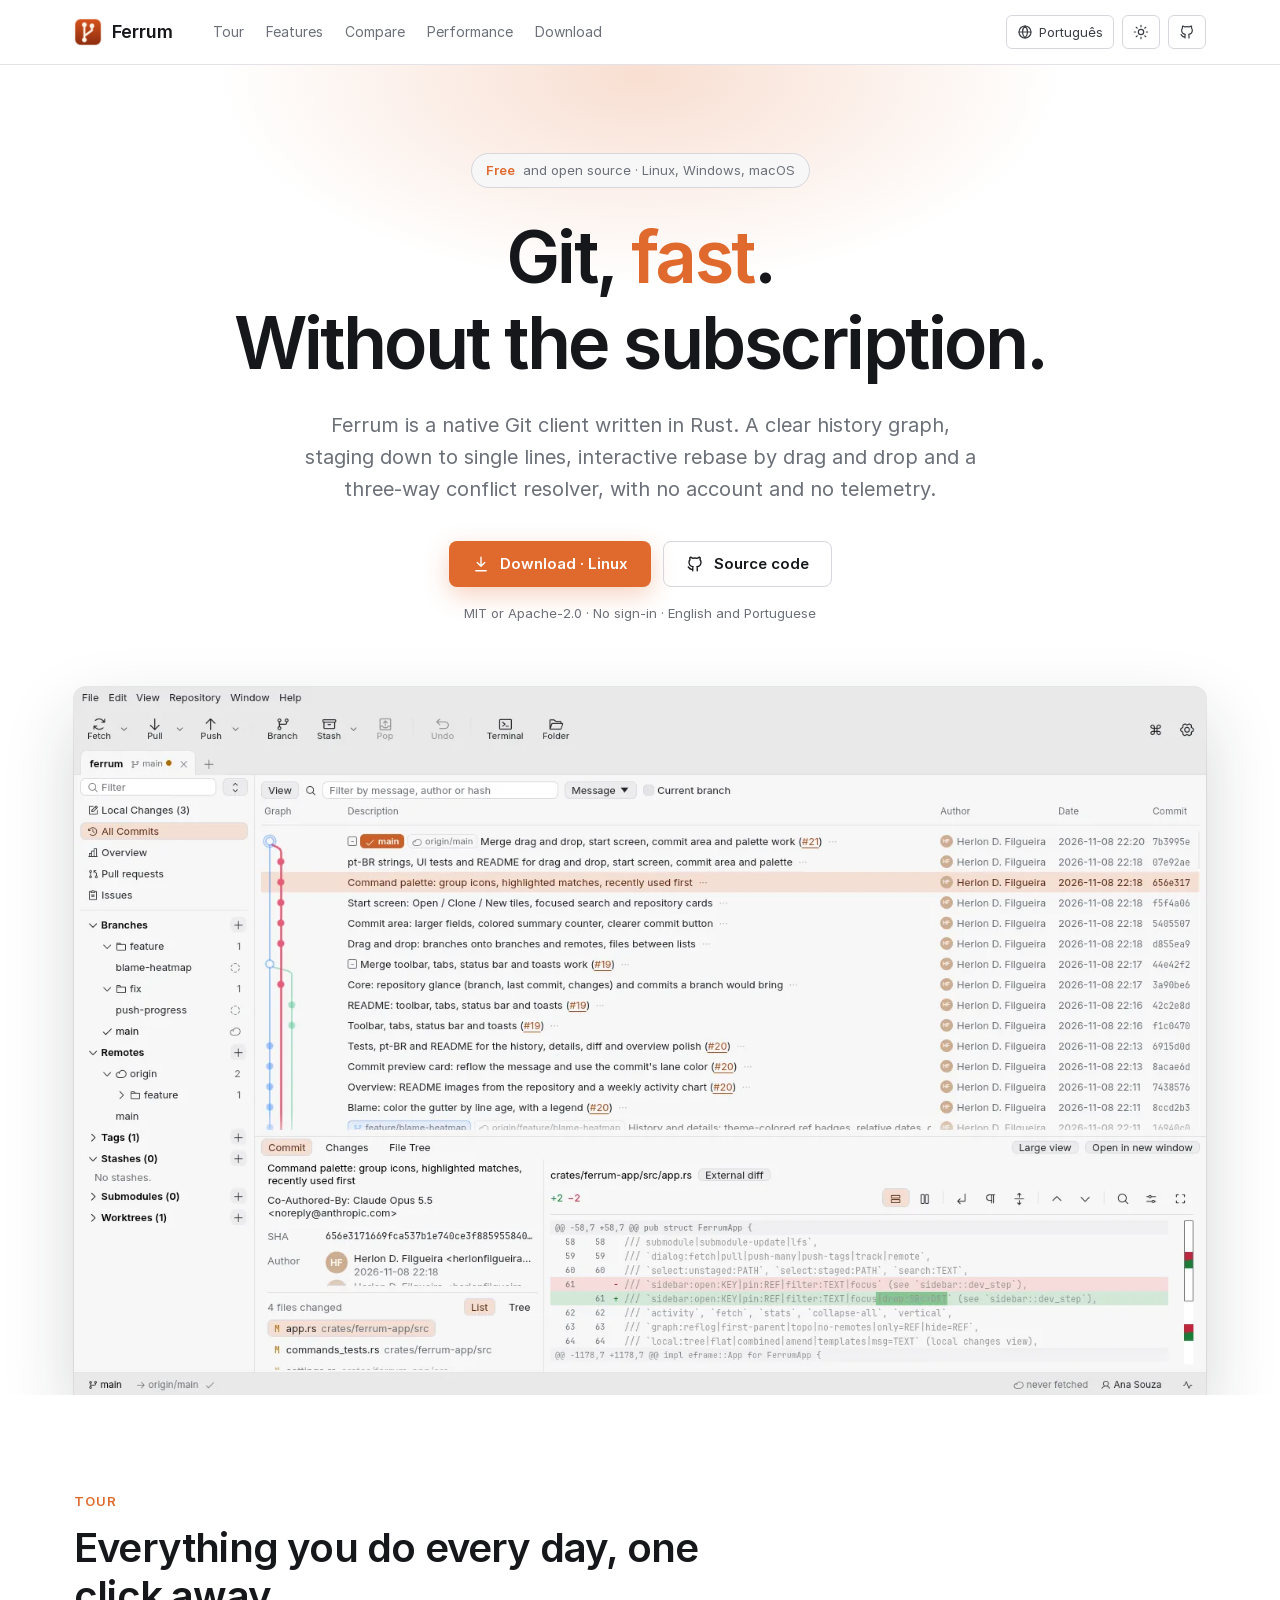
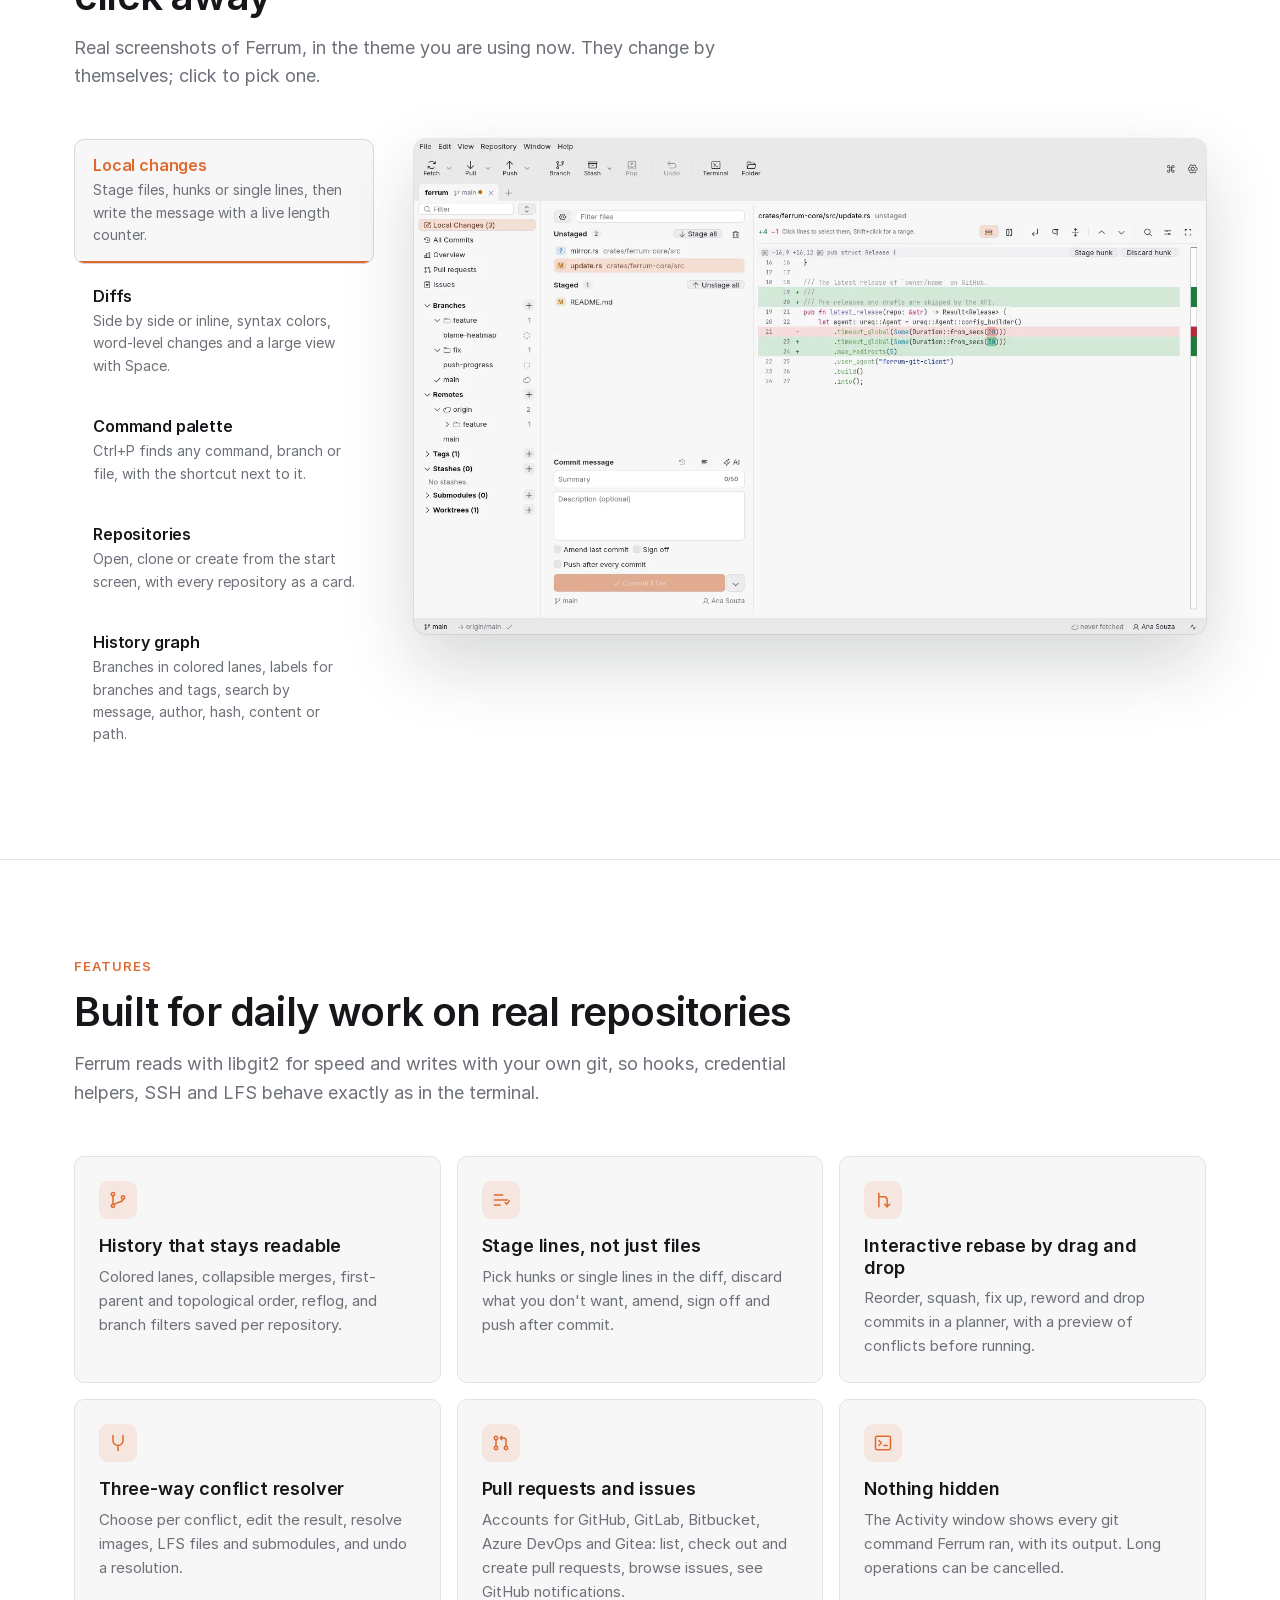
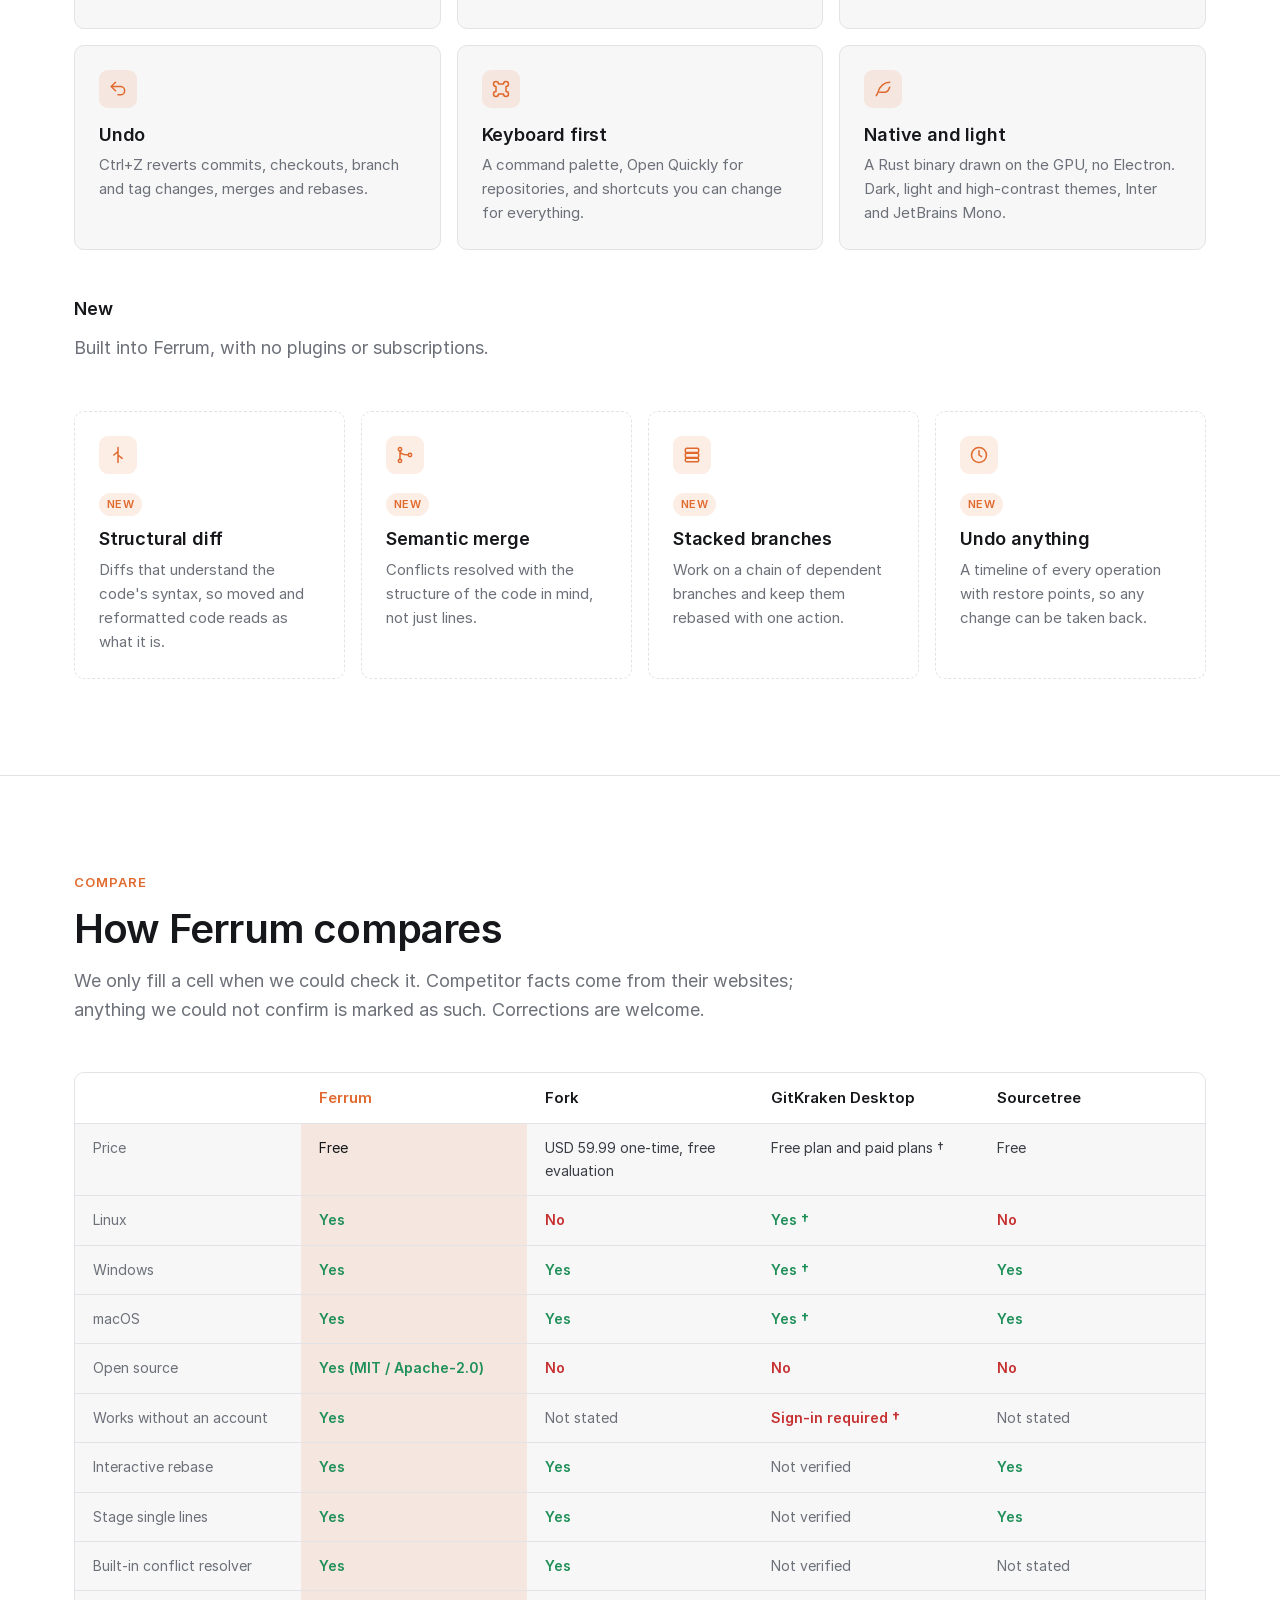
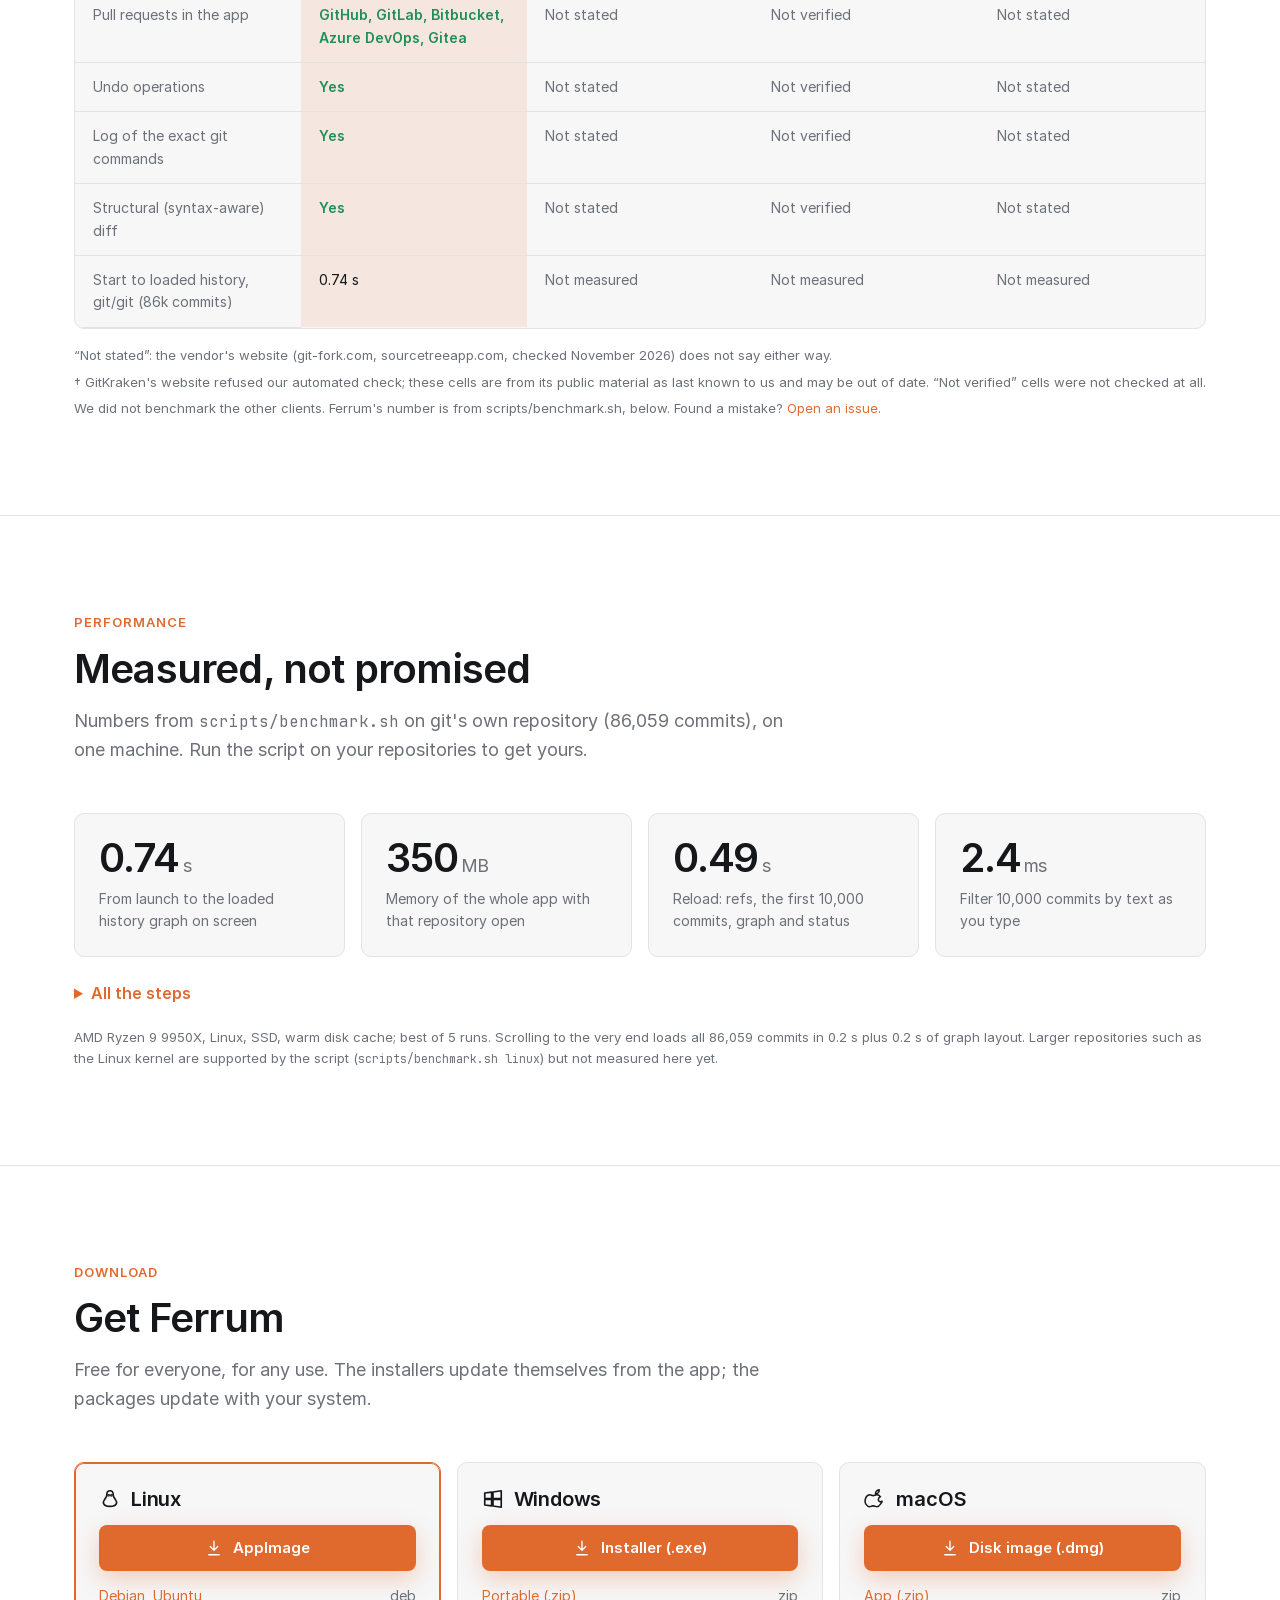
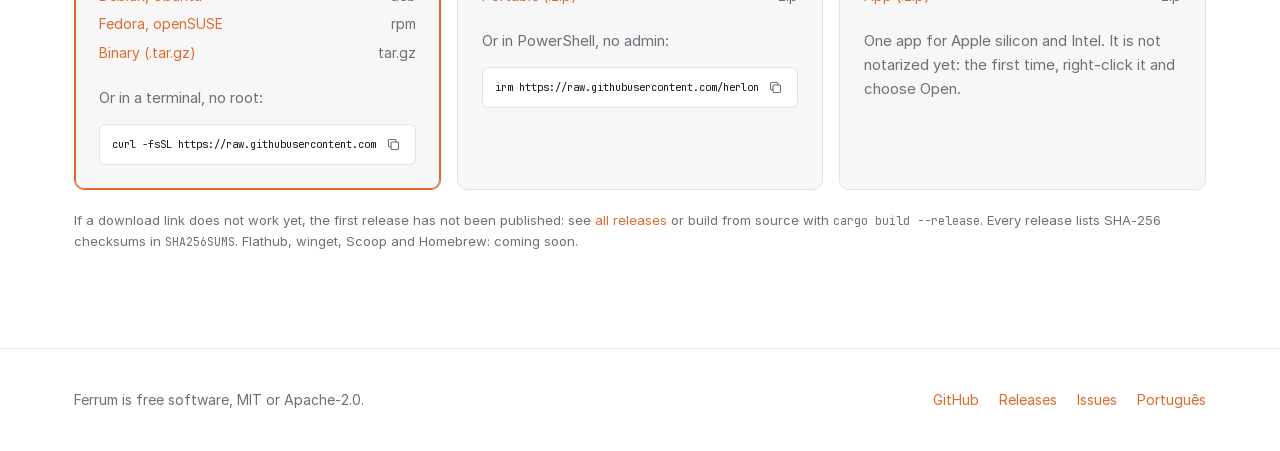
==== commit 5ef8f1fc: "Release on every push to main with a new version, like duck The version job reads Cargo.toml; when t" ====
--- a/site/index.html
+++ b/site/index.html
@@ -112,14 +112,14 @@
     </div>
     <div class="soon">
       <div class="section-head">
-        <h3>Coming soon</h3>
-        <p>In progress now, and not in a release yet. They will be listed as features once they ship.</p>
+        <h3>New</h3>
+        <p>Built into Ferrum, with no plugins or subscriptions.</p>
       </div>
       <div class="grid">
-        <div class="card"><div class="ico"><svg viewBox="0 0 24 24" fill="none" stroke="currentColor" stroke-width="1.8" stroke-linecap="round" stroke-linejoin="round" aria-hidden="true"><path d="M12 3v18M12 8l-5 4M12 12l5 4"/></svg></div><span class="pill">Coming soon</span><h3>Structural diff</h3><p>Diffs that understand the code's syntax, so moved and reformatted code reads as what it is.</p></div>
-        <div class="card"><div class="ico"><svg viewBox="0 0 24 24" fill="none" stroke="currentColor" stroke-width="1.8" stroke-linecap="round" stroke-linejoin="round" aria-hidden="true"><circle cx="6" cy="5" r="2"/><circle cx="6" cy="19" r="2"/><circle cx="18" cy="12" r="2"/><path d="M6 7v10M6 7c0 4 5 5 10 5"/></svg></div><span class="pill">Coming soon</span><h3>Semantic merge</h3><p>Conflicts resolved with the structure of the code in mind, not just lines.</p></div>
-        <div class="card"><div class="ico"><svg viewBox="0 0 24 24" fill="none" stroke="currentColor" stroke-width="1.8" stroke-linecap="round" stroke-linejoin="round" aria-hidden="true"><rect x="4" y="4" width="16" height="5" rx="1.5"/><rect x="4" y="10" width="16" height="5" rx="1.5"/><rect x="4" y="16" width="16" height="4" rx="1.5"/></svg></div><span class="pill">Coming soon</span><h3>Stacked branches</h3><p>Work on a chain of dependent branches and keep them rebased with one action.</p></div>
-        <div class="card"><div class="ico"><svg viewBox="0 0 24 24" fill="none" stroke="currentColor" stroke-width="1.8" stroke-linecap="round" stroke-linejoin="round" aria-hidden="true"><circle cx="12" cy="12" r="9"/><path d="M12 7v5l3 2"/></svg></div><span class="pill">Coming soon</span><h3>Undo anything</h3><p>A timeline of every operation with restore points, so any change can be taken back.</p></div>
+        <div class="card"><div class="ico"><svg viewBox="0 0 24 24" fill="none" stroke="currentColor" stroke-width="1.8" stroke-linecap="round" stroke-linejoin="round" aria-hidden="true"><path d="M12 3v18M12 8l-5 4M12 12l5 4"/></svg></div><span class="pill">New</span><h3>Structural diff</h3><p>Diffs that understand the code's syntax, so moved and reformatted code reads as what it is.</p></div>
+        <div class="card"><div class="ico"><svg viewBox="0 0 24 24" fill="none" stroke="currentColor" stroke-width="1.8" stroke-linecap="round" stroke-linejoin="round" aria-hidden="true"><circle cx="6" cy="5" r="2"/><circle cx="6" cy="19" r="2"/><circle cx="18" cy="12" r="2"/><path d="M6 7v10M6 7c0 4 5 5 10 5"/></svg></div><span class="pill">New</span><h3>Semantic merge</h3><p>Conflicts resolved with the structure of the code in mind, not just lines.</p></div>
+        <div class="card"><div class="ico"><svg viewBox="0 0 24 24" fill="none" stroke="currentColor" stroke-width="1.8" stroke-linecap="round" stroke-linejoin="round" aria-hidden="true"><rect x="4" y="4" width="16" height="5" rx="1.5"/><rect x="4" y="10" width="16" height="5" rx="1.5"/><rect x="4" y="16" width="16" height="4" rx="1.5"/></svg></div><span class="pill">New</span><h3>Stacked branches</h3><p>Work on a chain of dependent branches and keep them rebased with one action.</p></div>
+        <div class="card"><div class="ico"><svg viewBox="0 0 24 24" fill="none" stroke="currentColor" stroke-width="1.8" stroke-linecap="round" stroke-linejoin="round" aria-hidden="true"><circle cx="12" cy="12" r="9"/><path d="M12 7v5l3 2"/></svg></div><span class="pill">New</span><h3>Undo anything</h3><p>A timeline of every operation with restore points, so any change can be taken back.</p></div>
       </div>
     </div>
   </div>
@@ -148,7 +148,7 @@
           <tr><th scope="row">Pull requests in the app</th><td class="y us">GitHub, GitLab, Bitbucket, Azure DevOps, Gitea</td><td class="q">Not stated</td><td class="q">Not verified</td><td class="q">Not stated</td></tr>
           <tr><th scope="row">Undo operations</th><td class="y us">Yes</td><td class="q">Not stated</td><td class="q">Not verified</td><td class="q">Not stated</td></tr>
           <tr><th scope="row">Log of the exact git commands</th><td class="y us">Yes</td><td class="q">Not stated</td><td class="q">Not verified</td><td class="q">Not stated</td></tr>
-          <tr><th scope="row">Structural (syntax-aware) diff</th><td class="s us">Coming soon</td><td class="q">Not stated</td><td class="q">Not verified</td><td class="q">Not stated</td></tr>
+          <tr><th scope="row">Structural (syntax-aware) diff</th><td class="y us">Yes</td><td class="q">Not stated</td><td class="q">Not verified</td><td class="q">Not stated</td></tr>
           <tr><th scope="row">Start to loaded history, git/git (86k commits)</th><td class="us">0.74 s</td><td class="q">Not measured</td><td class="q">Not measured</td><td class="q">Not measured</td></tr>
         </tbody>
       </table>
